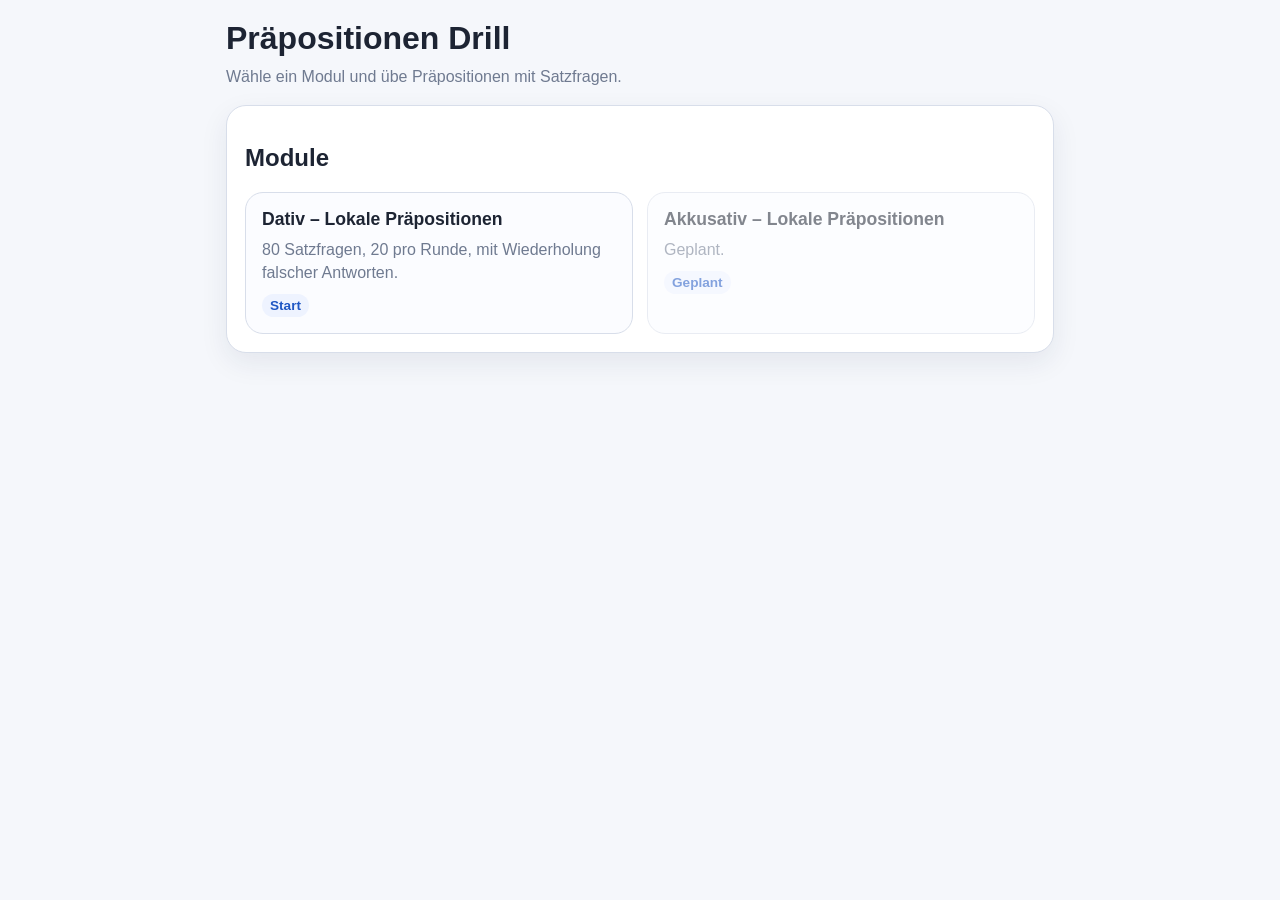
==== index.html @ 2b59f1ba "Initial commit" ====
<!DOCTYPE html>
<html lang="de">
<head>
  <meta charset="UTF-8" />
  <meta name="viewport" content="width=device-width, initial-scale=1.0" />
  <title>Präpositionen Drill</title>
  <link rel="stylesheet" href="style.css" />
</head>
<body data-page="home">
  <main class="appShell">
    <header class="appHeader">
      <h1>Präpositionen Drill</h1>
      <p class="sub">Wähle ein Modul und übe Präpositionen mit Satzfragen.</p>
    </header>

    <section class="panel">
      <h2>Module</h2>
      <div id="moduleGrid" class="moduleGrid"></div>
    </section>
  </main>

  <script src="app.js"></script>
</body>
</html>
---- style.css ----
:root{
  --bg:#f5f7fb;
  --panel:#ffffff;
  --text:#1d2433;
  --muted:#6f7a90;
  --line:#d8deea;
  --primary:#2f6fed;
  --primary-dark:#1f57c4;
  --ok:#1c9b54;
  --ng:#c43838;
  --shadow:0 10px 28px rgba(20,38,80,.08);
}
*{box-sizing:border-box}
body{
  margin:0;
  font-family:-apple-system,BlinkMacSystemFont,"Segoe UI",Roboto,"Helvetica Neue",Arial,sans-serif;
  background:var(--bg);
  color:var(--text);
}
.appShell{
  max-width:860px;
  margin:0 auto;
  padding:20px 16px 40px;
}
.appHeader{margin-bottom:16px}
.appHeader h1{margin:0 0 8px;font-size:2rem}
.sub{margin:0;color:var(--muted);font-size:1rem;line-height:1.5}
.panel{
  background:var(--panel);
  border:1px solid var(--line);
  border-radius:20px;
  box-shadow:var(--shadow);
  padding:18px;
}
.moduleGrid{
  display:grid;
  grid-template-columns:repeat(auto-fit,minmax(240px,1fr));
  gap:14px;
  margin-top:12px;
}
.moduleCard{
  display:block;
  text-decoration:none;
  color:inherit;
  border:1px solid var(--line);
  border-radius:18px;
  padding:16px;
  background:#fbfcff;
}
.moduleCard:hover{border-color:var(--primary);transform:translateY(-1px)}
.moduleCard.disabled{opacity:.55;pointer-events:none}
.moduleCard h3{margin:0 0 8px;font-size:1.1rem}
.moduleCard p{margin:0;color:var(--muted);line-height:1.45}
.badge{
  display:inline-block;
  margin-top:10px;
  padding:4px 8px;
  border-radius:999px;
  background:#eef3ff;
  color:var(--primary-dark);
  font-size:.85rem;
  font-weight:700;
}
.screen{display:none}
.screen.active{display:block}
.topRow{display:flex;justify-content:space-between;gap:12px;align-items:flex-start;margin-bottom:8px}
.pill{
  display:inline-block;
  padding:5px 10px;
  border-radius:999px;
  background:#eef3ff;
  color:var(--primary-dark);
  font-weight:700;
  font-size:.9rem;
  margin-bottom:6px;
}
.progress{font-weight:800;font-size:1rem}
.prompt{
  margin:18px 0 20px;
  font-size:1.35rem;
  line-height:1.6;
  min-height:90px;
}
.choiceGrid{
  display:grid;
  grid-template-columns:repeat(2,minmax(0,1fr));
  gap:12px;
}
.choiceBtn,
.primary,
.secondary{
  border:none;
  border-radius:16px;
  min-height:58px;
  font-size:1.05rem;
  font-weight:700;
  cursor:pointer;
}
.choiceBtn{
  background:#f4f7fd;
  border:1px solid var(--line);
  color:var(--text);
}
.choiceBtn.correct{background:#e8f7ee;border-color:#a8dfbd;color:#15653a}
.choiceBtn.wrong{background:#fdecec;border-color:#f2b7b7;color:#9f2525}
.choiceBtn:disabled{cursor:default}
.feedback{
  min-height:36px;
  margin-top:16px;
  font-size:1.05rem;
  font-weight:700;
}
.feedback.ok{color:var(--ok)}
.feedback.ng{color:var(--ng)}
.bottomRow{
  display:flex;
  gap:12px;
  justify-content:space-between;
  margin-top:18px;
}
.bottomRow.center{justify-content:center;flex-wrap:wrap}
.primary{background:var(--primary);color:#fff;padding:0 20px}
.primary:disabled{opacity:.55}
.secondary{background:#eef2f8;color:var(--text);padding:0 20px}
.score{font-size:2rem;font-weight:800;margin:8px 0 16px}
.resultDetail{line-height:1.7;color:var(--text)}
.errorBox{color:#9f2525;font-weight:700}
@media (max-width:640px){
  .choiceGrid{grid-template-columns:1fr}
  .prompt{font-size:1.2rem}
  .topRow{flex-direction:column;align-items:flex-start}
  .bottomRow{flex-direction:column}
}

.topStatus{
  display:flex;
  align-items:center;
  gap:10px;
}

.miniStat{
  padding:6px 10px;
  border-radius:12px;
  font-size:14px;
  font-weight:700;
  min-width:54px;
  text-align:center;
}

.correctStat{
  background:#e8f7e8;
  color:#1f7a1f;
}

.wrongStat{
  background:#fdeaea;
  color:#b42318;
}

.progressStat{
  background:#eef2ff;
  color:#334155;
}
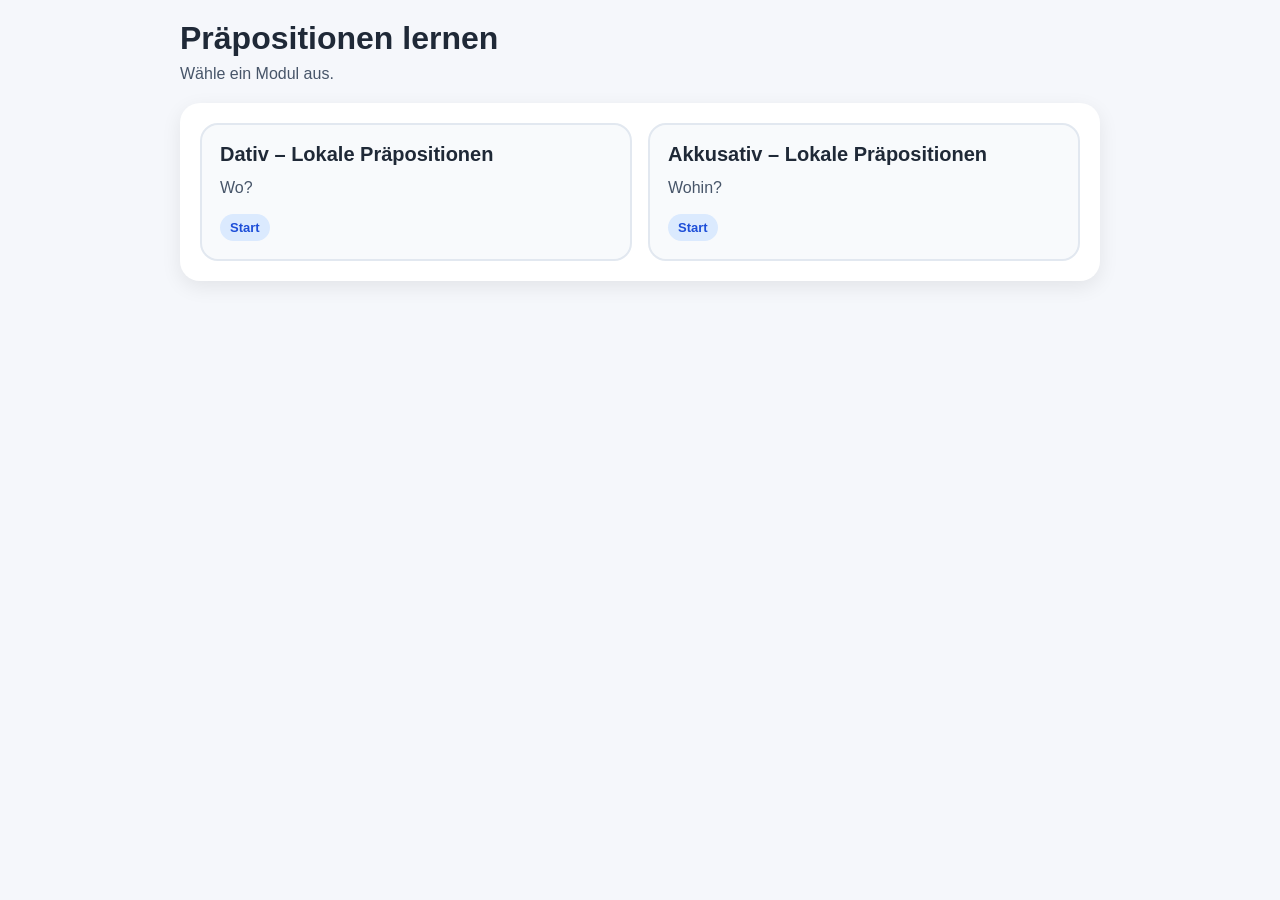
==== commit e1cacaee: "Add Akkusativ module" ====
--- a/index.html
+++ b/index.html
@@ -3,22 +3,21 @@
 <head>
   <meta charset="UTF-8" />
   <meta name="viewport" content="width=device-width, initial-scale=1.0" />
-  <title>Präpositionen Drill</title>
+  <title>Präpositionen lernen</title>
   <link rel="stylesheet" href="style.css" />
 </head>
 <body data-page="home">
   <main class="appShell">
-    <header class="appHeader">
-      <h1>Präpositionen Drill</h1>
-      <p class="sub">Wähle ein Modul und übe Präpositionen mit Satzfragen.</p>
+    <header class="hero">
+      <h1>Präpositionen lernen</h1>
+      <p>Wähle ein Modul aus.</p>
     </header>
 
     <section class="panel">
-      <h2>Module</h2>
       <div id="moduleGrid" class="moduleGrid"></div>
     </section>
   </main>
 
   <script src="app.js"></script>
 </body>
-</html>
+</html>
--- a/style.css
+++ b/style.css
@@ -1,135 +1,119 @@
-:root{
-  --bg:#f5f7fb;
-  --panel:#ffffff;
-  --text:#1d2433;
-  --muted:#6f7a90;
-  --line:#d8deea;
-  --primary:#2f6fed;
-  --primary-dark:#1f57c4;
-  --ok:#1c9b54;
-  --ng:#c43838;
-  --shadow:0 10px 28px rgba(20,38,80,.08);
-}
-*{box-sizing:border-box}
+*{
+  box-sizing:border-box;
+}
+
 body{
   margin:0;
-  font-family:-apple-system,BlinkMacSystemFont,"Segoe UI",Roboto,"Helvetica Neue",Arial,sans-serif;
-  background:var(--bg);
-  color:var(--text);
-}
+  font-family:Arial, sans-serif;
+  background:#f5f7fb;
+  color:#1f2937;
+}
+
 .appShell{
-  max-width:860px;
+  max-width:960px;
   margin:0 auto;
-  padding:20px 16px 40px;
-}
-.appHeader{margin-bottom:16px}
-.appHeader h1{margin:0 0 8px;font-size:2rem}
-.sub{margin:0;color:var(--muted);font-size:1rem;line-height:1.5}
+  padding:20px;
+}
+
+.hero{
+  margin-bottom:20px;
+}
+
+.hero h1{
+  margin:0 0 8px;
+  font-size:32px;
+}
+
+.hero p{
+  margin:0;
+  color:#475569;
+}
+
+.hero.compact h1{
+  font-size:28px;
+}
+
 .panel{
-  background:var(--panel);
-  border:1px solid var(--line);
+  background:#fff;
   border-radius:20px;
-  box-shadow:var(--shadow);
-  padding:18px;
-}
+  padding:20px;
+  box-shadow:0 6px 20px rgba(0,0,0,0.08);
+}
+
 .moduleGrid{
   display:grid;
-  grid-template-columns:repeat(auto-fit,minmax(240px,1fr));
-  gap:14px;
-  margin-top:12px;
-}
+  grid-template-columns:repeat(auto-fit, minmax(240px, 1fr));
+  gap:16px;
+}
+
 .moduleCard{
   display:block;
   text-decoration:none;
   color:inherit;
-  border:1px solid var(--line);
+  background:#f8fafc;
+  border:2px solid #e2e8f0;
   border-radius:18px;
-  padding:16px;
-  background:#fbfcff;
-}
-.moduleCard:hover{border-color:var(--primary);transform:translateY(-1px)}
-.moduleCard.disabled{opacity:.55;pointer-events:none}
-.moduleCard h3{margin:0 0 8px;font-size:1.1rem}
-.moduleCard p{margin:0;color:var(--muted);line-height:1.45}
+  padding:18px;
+  transition:transform 0.12s ease, box-shadow 0.12s ease, border-color 0.12s ease;
+}
+
+.moduleCard:hover{
+  transform:translateY(-2px);
+  box-shadow:0 8px 18px rgba(0,0,0,0.08);
+  border-color:#cbd5e1;
+}
+
+.moduleCard.disabled{
+  opacity:0.6;
+  pointer-events:none;
+}
+
+.moduleCard h3{
+  margin:0 0 10px;
+  font-size:20px;
+}
+
+.moduleCard p{
+  margin:0 0 14px;
+  color:#475569;
+  line-height:1.5;
+}
+
 .badge{
   display:inline-block;
-  margin-top:10px;
-  padding:4px 8px;
+  padding:6px 10px;
   border-radius:999px;
-  background:#eef3ff;
-  color:var(--primary-dark);
-  font-size:.85rem;
-  font-weight:700;
-}
-.screen{display:none}
-.screen.active{display:block}
-.topRow{display:flex;justify-content:space-between;gap:12px;align-items:flex-start;margin-bottom:8px}
+  font-size:13px;
+  font-weight:700;
+  background:#dbeafe;
+  color:#1d4ed8;
+}
+
+.screen{
+  display:none;
+}
+
+.screen.active{
+  display:block;
+}
+
+.topRow{
+  display:flex;
+  justify-content:space-between;
+  align-items:flex-start;
+  gap:16px;
+  margin-bottom:18px;
+}
+
 .pill{
   display:inline-block;
-  padding:5px 10px;
+  padding:6px 10px;
   border-radius:999px;
-  background:#eef3ff;
-  color:var(--primary-dark);
-  font-weight:700;
-  font-size:.9rem;
-  margin-bottom:6px;
-}
-.progress{font-weight:800;font-size:1rem}
-.prompt{
-  margin:18px 0 20px;
-  font-size:1.35rem;
-  line-height:1.6;
-  min-height:90px;
-}
-.choiceGrid{
-  display:grid;
-  grid-template-columns:repeat(2,minmax(0,1fr));
-  gap:12px;
-}
-.choiceBtn,
-.primary,
-.secondary{
-  border:none;
-  border-radius:16px;
-  min-height:58px;
-  font-size:1.05rem;
-  font-weight:700;
-  cursor:pointer;
-}
-.choiceBtn{
-  background:#f4f7fd;
-  border:1px solid var(--line);
-  color:var(--text);
-}
-.choiceBtn.correct{background:#e8f7ee;border-color:#a8dfbd;color:#15653a}
-.choiceBtn.wrong{background:#fdecec;border-color:#f2b7b7;color:#9f2525}
-.choiceBtn:disabled{cursor:default}
-.feedback{
-  min-height:36px;
-  margin-top:16px;
-  font-size:1.05rem;
-  font-weight:700;
-}
-.feedback.ok{color:var(--ok)}
-.feedback.ng{color:var(--ng)}
-.bottomRow{
-  display:flex;
-  gap:12px;
-  justify-content:space-between;
-  margin-top:18px;
-}
-.bottomRow.center{justify-content:center;flex-wrap:wrap}
-.primary{background:var(--primary);color:#fff;padding:0 20px}
-.primary:disabled{opacity:.55}
-.secondary{background:#eef2f8;color:var(--text);padding:0 20px}
-.score{font-size:2rem;font-weight:800;margin:8px 0 16px}
-.resultDetail{line-height:1.7;color:var(--text)}
-.errorBox{color:#9f2525;font-weight:700}
-@media (max-width:640px){
-  .choiceGrid{grid-template-columns:1fr}
-  .prompt{font-size:1.2rem}
-  .topRow{flex-direction:column;align-items:flex-start}
-  .bottomRow{flex-direction:column}
+  background:#eef2ff;
+  color:#3730a3;
+  font-size:13px;
+  font-weight:700;
+  margin-bottom:8px;
 }
 
 .topStatus{
@@ -160,4 +144,128 @@
 .progressStat{
   background:#eef2ff;
   color:#334155;
+}
+
+.prompt{
+  font-size:24px;
+  line-height:1.6;
+  margin:24px 0;
+}
+
+.choices{
+  display:grid;
+  grid-template-columns:repeat(2, minmax(0, 1fr));
+  gap:14px;
+}
+
+.choiceBtn{
+  border:none;
+  border-radius:16px;
+  padding:18px 16px;
+  font-size:22px;
+  font-weight:700;
+  background:#e2e8f0;
+  cursor:pointer;
+  transition:transform 0.08s ease, opacity 0.12s ease;
+}
+
+.choiceBtn:hover{
+  transform:translateY(-1px);
+}
+
+.choiceBtn:disabled{
+  cursor:default;
+}
+
+.choiceBtn.correct{
+  background:#bbf7d0;
+}
+
+.choiceBtn.wrong{
+  background:#fecaca;
+}
+
+.feedback{
+  min-height:32px;
+  margin-top:18px;
+  font-size:18px;
+  font-weight:700;
+}
+
+.feedback.ok{
+  color:#15803d;
+}
+
+.feedback.ng{
+  color:#b91c1c;
+}
+
+.bottomActions{
+  display:flex;
+  justify-content:space-between;
+  gap:12px;
+  margin-top:24px;
+}
+
+.primaryBtn,
+.secondaryBtn{
+  border:none;
+  border-radius:14px;
+  padding:14px 18px;
+  font-size:16px;
+  font-weight:700;
+  cursor:pointer;
+}
+
+.primaryBtn{
+  background:#2563eb;
+  color:#fff;
+}
+
+.primaryBtn:disabled{
+  opacity:0.5;
+  cursor:not-allowed;
+}
+
+.secondaryBtn{
+  background:#e2e8f0;
+  color:#1f2937;
+}
+
+.resultScore{
+  font-size:32px;
+  font-weight:800;
+  margin:16px 0;
+}
+
+.resultDetail{
+  line-height:1.7;
+}
+
+.errorBox{
+  padding:16px;
+  border-radius:14px;
+  background:#fee2e2;
+  color:#991b1b;
+  font-weight:700;
+}
+
+@media (max-width: 700px){
+  .choices{
+    grid-template-columns:1fr;
+  }
+
+  .topRow{
+    flex-direction:column;
+  }
+
+  .topStatus{
+    width:100%;
+    justify-content:flex-start;
+    flex-wrap:wrap;
+  }
+
+  .prompt{
+    font-size:22px;
+  }
 }
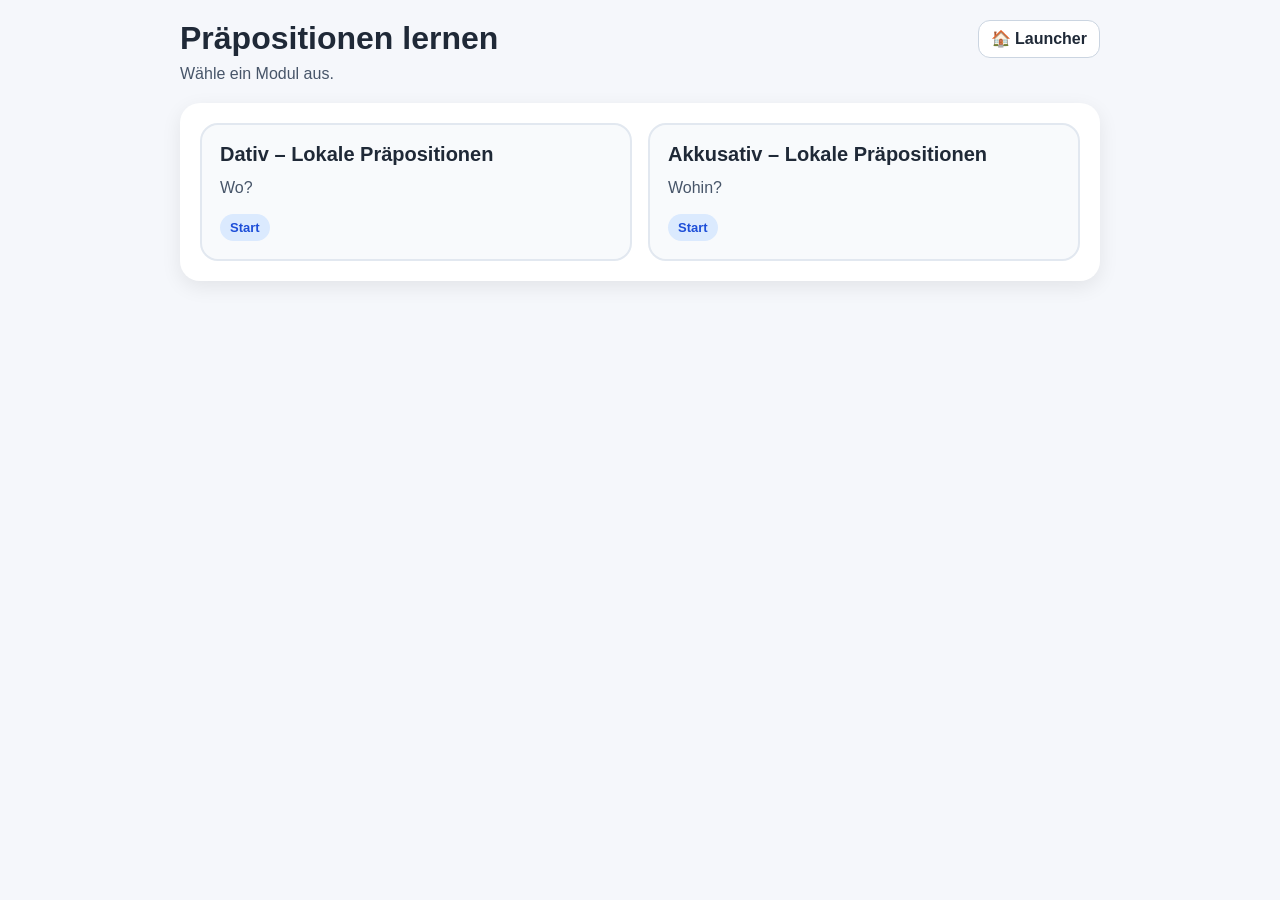
==== commit 0c6f9536: "Add launcher link back to KIDS-APP" ====
--- a/index.html
+++ b/index.html
@@ -9,8 +9,13 @@
 <body data-page="home">
   <main class="appShell">
     <header class="hero">
-      <h1>Präpositionen lernen</h1>
-      <p>Wähle ein Modul aus.</p>
+      <div class="heroBar">
+        <div>
+          <h1>Präpositionen lernen</h1>
+          <p>Wähle ein Modul aus.</p>
+        </div>
+        <a class="launcherBtn" href="https://kbystso-code.github.io/kids-app/" aria-label="Launcherへ戻る">🏠 Launcher</a>
+      </div>
     </header>
 
     <section class="panel">
@@ -20,4 +25,4 @@
 
   <script src="app.js"></script>
 </body>
-</html>+</html>
--- a/style.css
+++ b/style.css
@@ -19,6 +19,14 @@
   margin-bottom:20px;
 }
 
+.heroBar{
+  display:flex;
+  align-items:flex-start;
+  justify-content:space-between;
+  gap:16px;
+  flex-wrap:wrap;
+}
+
 .hero h1{
   margin:0 0 8px;
   font-size:32px;
@@ -38,6 +46,28 @@
   border-radius:20px;
   padding:20px;
   box-shadow:0 6px 20px rgba(0,0,0,0.08);
+}
+
+.launcherBtn{
+  display:inline-flex;
+  align-items:center;
+  gap:8px;
+  padding:10px 12px;
+  border-radius:12px;
+  border:1px solid #cbd5e1;
+  background:#fff;
+  color:#1f2937;
+  text-decoration:none;
+  font-weight:800;
+  line-height:1;
+  white-space:nowrap;
+  transition:transform 0.12s ease, box-shadow 0.12s ease, border-color 0.12s ease;
+}
+
+.launcherBtn:hover{
+  transform:translateY(-1px);
+  box-shadow:0 6px 16px rgba(0,0,0,0.08);
+  border-color:#94a3b8;
 }
 
 .moduleGrid{
@@ -255,6 +285,11 @@
     grid-template-columns:1fr;
   }
 
+  .heroBar{
+    flex-direction:column;
+    align-items:flex-start;
+  }
+
   .topRow{
     flex-direction:column;
   }
@@ -268,4 +303,4 @@
   .prompt{
     font-size:22px;
   }
-}+}
